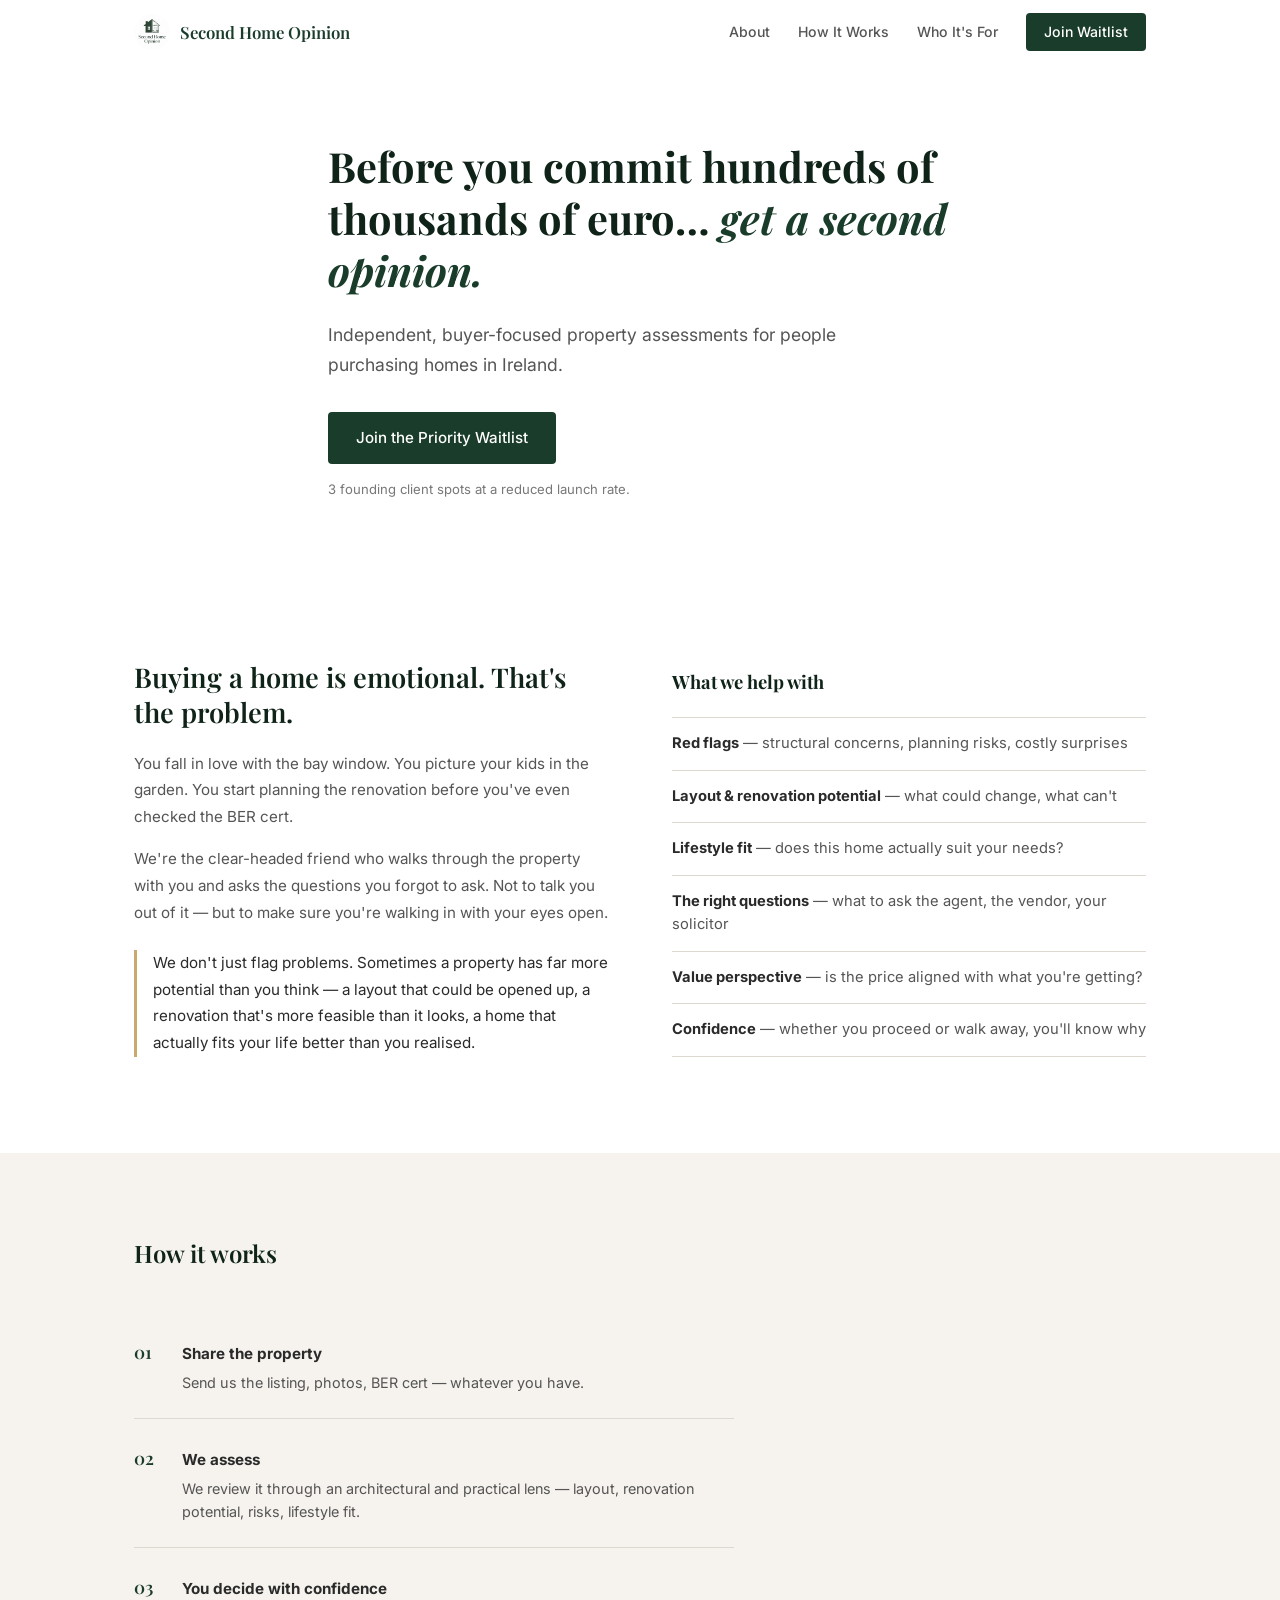
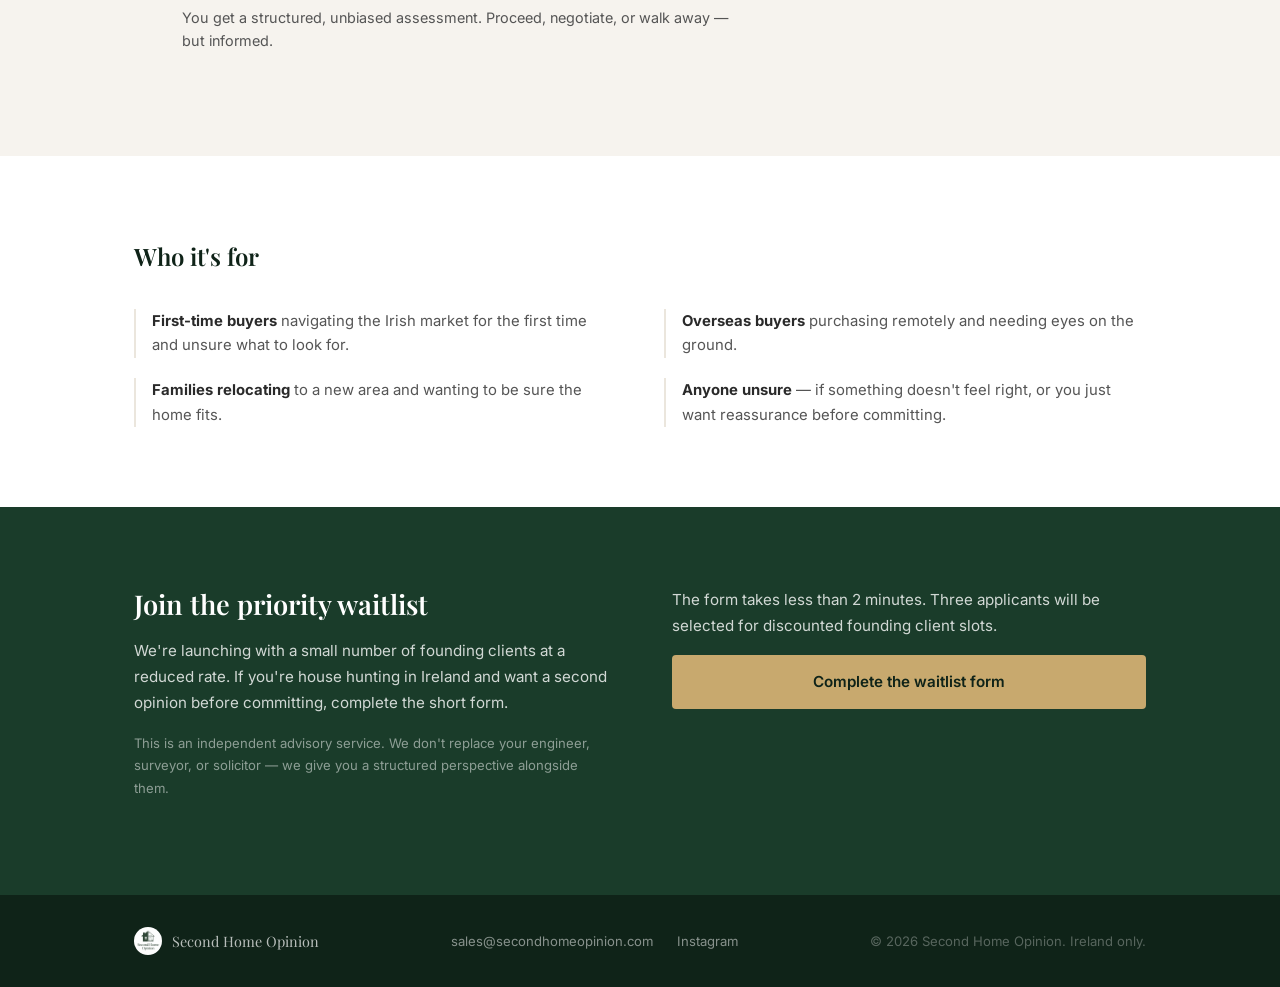
==== index.html @ 746464a4 "Add files via upload" ====
<!DOCTYPE html>
<html lang="en">
<head>
    <meta charset="UTF-8">
    <meta name="viewport" content="width=device-width, initial-scale=1.0">
    <title>Second Home Opinion | Independent Property Assessments in Ireland</title>
    <meta name="description" content="Independent, buyer-focused property assessments for people purchasing homes in Ireland. Get a second opinion before you commit.">
    <link rel="stylesheet" href="styles.css">
    <link rel="preconnect" href="https://fonts.googleapis.com">
    <link rel="preconnect" href="https://fonts.gstatic.com" crossorigin>
    <link href="https://fonts.googleapis.com/css2?family=Playfair+Display:ital,wght@0,400;0,600;0,700;1,400&family=Inter:wght@300;400;500;600&display=swap" rel="stylesheet">
    <link rel="icon" type="image/jpeg" href="images/logo.jpg">
</head>
<body>

    <nav class="navbar" id="navbar">
        <div class="container nav-container">
            <a href="#" class="nav-logo">
                <img src="images/logo.jpg" alt="Second Home Opinion" class="nav-logo-img">
                <span>Second Home Opinion</span>
            </a>
            <button class="nav-toggle" id="navToggle" aria-label="Toggle navigation">
                <span></span>
                <span></span>
                <span></span>
            </button>
            <ul class="nav-links" id="navLinks">
                <li><a href="#about">About</a></li>
                <li><a href="#how-it-works">How It Works</a></li>
                <li><a href="#who-its-for">Who It's For</a></li>
                <li><a href="https://docs.google.com/forms/d/e/1FAIpQLSekdQESjOosNtu0VHRSrcdXry8dBXrx411__aTpQ2Y5p5oCSQ/viewform" target="_blank" rel="noopener" class="btn btn-nav">Join Waitlist</a></li>
            </ul>
        </div>
    </nav>

    <!-- Hero -->
    <header class="hero">
        <div class="container">
            <h1>Before you commit hundreds of thousands of euro&hellip; <em>get a second opinion.</em></h1>
            <p class="hero-sub">Independent, buyer-focused property assessments for people purchasing homes in Ireland.</p>
            <a href="https://docs.google.com/forms/d/e/1FAIpQLSekdQESjOosNtu0VHRSrcdXry8dBXrx411__aTpQ2Y5p5oCSQ/viewform" target="_blank" rel="noopener" class="btn btn-primary">Join the Priority Waitlist</a>
            <p class="hero-note">3 founding client spots at a reduced launch rate.</p>
        </div>
    </header>

    <!-- About -->
    <section class="section" id="about">
        <div class="container about-layout">
            <div class="about-intro">
                <h2>Buying a home is emotional. That's the problem.</h2>
                <p>You fall in love with the bay window. You picture your kids in the garden. You start planning the renovation before you've even checked the BER cert.</p>
                <p>We're the clear-headed friend who walks through the property with you and asks the questions you forgot to ask. Not to talk you out of it &mdash; but to make sure you're walking in with your eyes open.</p>
                <p class="about-dual">We don't just flag problems. Sometimes a property has far more potential than you think &mdash; a layout that could be opened up, a renovation that's more feasible than it looks, a home that actually fits your life better than you realised.</p>
            </div>
            <div class="about-list">
                <h3>What we help with</h3>
                <ul>
                    <li><strong>Red flags</strong> &mdash; structural concerns, planning risks, costly surprises</li>
                    <li><strong>Layout &amp; renovation potential</strong> &mdash; what could change, what can't</li>
                    <li><strong>Lifestyle fit</strong> &mdash; does this home actually suit your needs?</li>
                    <li><strong>The right questions</strong> &mdash; what to ask the agent, the vendor, your solicitor</li>
                    <li><strong>Value perspective</strong> &mdash; is the price aligned with what you're getting?</li>
                    <li><strong>Confidence</strong> &mdash; whether you proceed or walk away, you'll know why</li>
                </ul>
            </div>
        </div>
    </section>

    <!-- How It Works -->
    <section class="section section-muted" id="how-it-works">
        <div class="container">
            <h2>How it works</h2>
            <ol class="steps">
                <li>
                    <span class="step-num">01</span>
                    <div>
                        <strong>Share the property</strong>
                        <p>Send us the listing, photos, BER cert &mdash; whatever you have.</p>
                    </div>
                </li>
                <li>
                    <span class="step-num">02</span>
                    <div>
                        <strong>We assess</strong>
                        <p>We review it through an architectural and practical lens &mdash; layout, renovation potential, risks, lifestyle fit.</p>
                    </div>
                </li>
                <li>
                    <span class="step-num">03</span>
                    <div>
                        <strong>You decide with confidence</strong>
                        <p>You get a structured, unbiased assessment. Proceed, negotiate, or walk away &mdash; but informed.</p>
                    </div>
                </li>
            </ol>
        </div>
    </section>

    <!-- Who It's For -->
    <section class="section" id="who-its-for">
        <div class="container who-layout">
            <h2>Who it's for</h2>
            <div class="who-list">
                <div class="who-item">
                    <strong>First-time buyers</strong> navigating the Irish market for the first time and unsure what to look for.
                </div>
                <div class="who-item">
                    <strong>Overseas buyers</strong> purchasing remotely and needing eyes on the ground.
                </div>
                <div class="who-item">
                    <strong>Families relocating</strong> to a new area and wanting to be sure the home fits.
                </div>
                <div class="who-item">
                    <strong>Anyone unsure</strong> &mdash; if something doesn't feel right, or you just want reassurance before committing.
                </div>
            </div>
        </div>
    </section>

    <!-- Waitlist -->
    <section class="section section-dark" id="waitlist">
        <div class="container waitlist-layout">
            <div class="waitlist-text">
                <h2>Join the priority waitlist</h2>
                <p>We're launching with a small number of founding clients at a reduced rate. If you're house hunting in Ireland and want a second opinion before committing, complete the short form.</p>
                <p class="waitlist-note">This is an independent advisory service. We don't replace your engineer, surveyor, or solicitor &mdash; we give you a structured perspective alongside them.</p>
            </div>
            <div class="waitlist-cta">
                <p class="waitlist-cta-text">The form takes less than 2 minutes. Three applicants will be selected for discounted founding client slots.</p>
                <a href="https://docs.google.com/forms/d/e/1FAIpQLSekdQESjOosNtu0VHRSrcdXry8dBXrx411__aTpQ2Y5p5oCSQ/viewform" target="_blank" rel="noopener" class="btn btn-accent">Complete the waitlist form</a>
            </div>
        </div>
    </section>

    <footer class="footer">
        <div class="container footer-inner">
            <div class="footer-brand">
                <img src="images/logo.jpg" alt="Second Home Opinion" class="footer-logo">
                <span>Second Home Opinion</span>
            </div>
            <div class="footer-links">
                <a href="mailto:sales@secondhomeopinion.com">sales@secondhomeopinion.com</a>
                <a href="https://www.instagram.com/secondhomeopinion/" target="_blank" rel="noopener">Instagram</a>
            </div>
            <p class="footer-copy">&copy; 2026 Second Home Opinion. Ireland only.</p>
        </div>
    </footer>

    <script src="script.js"></script>
</body>
</html>
---- styles.css ----
/* ========================================
   Second Home Opinion
   ======================================== */

:root {
    --green: #1a3c2a;
    --green-light: #2d5e42;
    --green-dark: #0f2318;
    --cream: #f6f3ee;
    --sand: #ebe6dd;
    --gold: #c8a96e;
    --gold-light: #dcc48f;
    --text: #2a2a2a;
    --text-mid: #555;
    --text-light: #777;
    --border: #ddd8d0;
    --white: #fff;
    --heading: 'Playfair Display', Georgia, serif;
    --body: 'Inter', -apple-system, BlinkMacSystemFont, sans-serif;
}

*, *::before, *::after {
    margin: 0;
    padding: 0;
    box-sizing: border-box;
}

html {
    scroll-behavior: smooth;
    scroll-padding-top: 80px;
}

body {
    font-family: var(--body);
    font-size: 16px;
    line-height: 1.7;
    color: var(--text);
    background: var(--white);
    -webkit-font-smoothing: antialiased;
}

img { max-width: 100%; height: auto; }

a {
    color: var(--green);
    text-decoration: none;
    transition: color 0.2s;
}
a:hover { color: var(--green-light); }

.container {
    max-width: 1060px;
    margin: 0 auto;
    padding: 0 24px;
}

/* ----------------------------------------
   Nav
   ---------------------------------------- */
.navbar {
    position: fixed;
    top: 0; left: 0; right: 0;
    z-index: 1000;
    background: rgba(255,255,255,0.96);
    backdrop-filter: blur(8px);
    border-bottom: 1px solid transparent;
    transition: border-color 0.3s, box-shadow 0.3s;
}
.navbar.scrolled {
    border-bottom-color: var(--border);
    box-shadow: 0 1px 4px rgba(0,0,0,0.06);
}

.nav-container {
    display: flex;
    align-items: center;
    justify-content: space-between;
    height: 64px;
}

.nav-logo {
    display: flex;
    align-items: center;
    gap: 10px;
    font-family: var(--heading);
    font-size: 1.05rem;
    font-weight: 600;
    color: var(--green);
}
.nav-logo:hover { color: var(--green); }

.nav-logo-img {
    width: 36px; height: 36px;
    border-radius: 50%;
    object-fit: cover;
}

.nav-links {
    display: flex;
    align-items: center;
    list-style: none;
    gap: 28px;
}
.nav-links a {
    font-size: 0.88rem;
    font-weight: 500;
    color: var(--text-mid);
}
.nav-links a:hover { color: var(--green); }

.nav-toggle {
    display: none;
    flex-direction: column;
    gap: 5px;
    background: none;
    border: none;
    cursor: pointer;
    padding: 4px;
}
.nav-toggle span {
    display: block;
    width: 22px; height: 2px;
    background: var(--green);
    transition: all 0.3s;
}

/* ----------------------------------------
   Buttons
   ---------------------------------------- */
.btn {
    display: inline-block;
    font-family: var(--body);
    font-weight: 500;
    font-size: 0.9rem;
    padding: 10px 24px;
    border-radius: 4px;
    border: none;
    cursor: pointer;
    transition: background 0.2s, color 0.2s;
    text-align: center;
}
.btn-primary {
    background: var(--green);
    color: var(--white);
}
.btn-primary:hover {
    background: var(--green-light);
    color: var(--white);
}
.btn-nav {
    background: var(--green);
    color: var(--white) !important;
    padding: 7px 18px;
    font-size: 0.85rem;
}
.btn-nav:hover {
    background: var(--green-light);
    color: var(--white) !important;
}
.btn-accent {
    width: 100%;
    background: var(--gold);
    color: var(--green-dark);
    font-weight: 600;
    padding: 14px 24px;
    font-size: 0.95rem;
    border-radius: 4px;
    cursor: pointer;
    border: none;
    font-family: var(--body);
    transition: background 0.2s;
}
.btn-accent:hover {
    background: var(--gold-light);
}

/* ----------------------------------------
   Hero
   ---------------------------------------- */
.hero {
    padding: 140px 0 80px;
    max-width: 720px;
    margin: 0 auto;
    padding-left: 24px;
    padding-right: 24px;
}

.hero h1 {
    font-family: var(--heading);
    font-size: 2.6rem;
    font-weight: 700;
    line-height: 1.25;
    color: var(--green-dark);
    margin-bottom: 24px;
}
.hero h1 em {
    font-style: italic;
    color: var(--green);
}

.hero-sub {
    font-size: 1.1rem;
    color: var(--text-mid);
    line-height: 1.7;
    margin-bottom: 32px;
    max-width: 540px;
}

.hero .btn {
    padding: 13px 28px;
    font-size: 0.95rem;
}

.hero-note {
    margin-top: 14px;
    font-size: 0.82rem;
    color: var(--text-light);
}

/* ----------------------------------------
   Sections
   ---------------------------------------- */
.section {
    padding: 80px 0;
}
.section-muted {
    background: var(--cream);
}
.section-dark {
    background: var(--green);
    color: var(--white);
}

/* ----------------------------------------
   About
   ---------------------------------------- */
.about-layout {
    display: grid;
    grid-template-columns: 1fr 1fr;
    gap: 64px;
    align-items: start;
}

.about-intro h2 {
    font-family: var(--heading);
    font-size: 1.7rem;
    font-weight: 600;
    line-height: 1.3;
    color: var(--green-dark);
    margin-bottom: 20px;
}

.about-intro p {
    color: var(--text-mid);
    margin-bottom: 16px;
    font-size: 0.95rem;
    line-height: 1.75;
}

.about-dual {
    border-left: 3px solid var(--gold);
    padding-left: 16px;
    margin-top: 24px;
    color: var(--text) !important;
    font-weight: 400;
}

.about-list h3 {
    font-family: var(--heading);
    font-size: 1.15rem;
    color: var(--green-dark);
    margin-bottom: 20px;
    padding-top: 6px;
}

.about-list ul {
    list-style: none;
}

.about-list li {
    padding: 14px 0;
    border-bottom: 1px solid var(--border);
    font-size: 0.92rem;
    color: var(--text-mid);
    line-height: 1.6;
}
.about-list li:first-child {
    border-top: 1px solid var(--border);
}
.about-list li strong {
    color: var(--text);
}

/* ----------------------------------------
   How It Works
   ---------------------------------------- */
.section-muted h2 {
    font-family: var(--heading);
    font-size: 1.5rem;
    font-weight: 600;
    color: var(--green-dark);
    margin-bottom: 40px;
}

.steps {
    list-style: none;
    display: flex;
    flex-direction: column;
    gap: 0;
    max-width: 600px;
}

.steps li {
    display: flex;
    gap: 20px;
    padding: 24px 0;
    border-bottom: 1px solid var(--border);
    align-items: baseline;
}
.steps li:last-child {
    border-bottom: none;
}

.step-num {
    font-family: var(--heading);
    font-size: 1.1rem;
    color: var(--green);
    font-weight: 600;
    flex-shrink: 0;
    width: 28px;
}

.steps strong {
    display: block;
    font-size: 0.95rem;
    color: var(--text);
    margin-bottom: 4px;
}

.steps p {
    font-size: 0.9rem;
    color: var(--text-mid);
    line-height: 1.6;
    margin: 0;
}

/* ----------------------------------------
   Who It's For
   ---------------------------------------- */
.who-layout h2 {
    font-family: var(--heading);
    font-size: 1.5rem;
    font-weight: 600;
    color: var(--green-dark);
    margin-bottom: 32px;
}

.who-list {
    display: grid;
    grid-template-columns: 1fr 1fr;
    gap: 20px 48px;
}

.who-item {
    font-size: 0.93rem;
    color: var(--text-mid);
    line-height: 1.65;
    padding-left: 16px;
    border-left: 2px solid var(--sand);
}
.who-item strong {
    color: var(--text);
}

/* ----------------------------------------
   Waitlist
   ---------------------------------------- */
.waitlist-layout {
    display: grid;
    grid-template-columns: 1fr 1fr;
    gap: 64px;
    align-items: start;
}

.waitlist-text h2 {
    font-family: var(--heading);
    font-size: 1.7rem;
    font-weight: 600;
    color: var(--white);
    margin-bottom: 16px;
    line-height: 1.3;
}

.waitlist-text p {
    color: rgba(255,255,255,0.8);
    font-size: 0.95rem;
    line-height: 1.7;
    margin-bottom: 16px;
}

.waitlist-note {
    font-size: 0.82rem !important;
    color: rgba(255,255,255,0.5) !important;
    margin-top: 8px;
}

.waitlist-cta {
    display: flex;
    flex-direction: column;
    gap: 16px;
}
.waitlist-cta-text {
    color: rgba(255,255,255,0.8);
    font-size: 0.95rem;
}
.waitlist-cta .btn {
    align-self: flex-start;
}

.waitlist-form {
    display: flex;
    flex-direction: column;
    gap: 12px;
}

.waitlist-form input,
.waitlist-form select {
    width: 100%;
    padding: 13px 16px;
    font-family: var(--body);
    font-size: 0.92rem;
    border: 1px solid rgba(255,255,255,0.2);
    border-radius: 4px;
    background: rgba(255,255,255,0.08);
    color: var(--white);
    outline: none;
    transition: border-color 0.2s, background 0.2s;
}
.waitlist-form input::placeholder {
    color: rgba(255,255,255,0.4);
}
.waitlist-form select {
    appearance: none;
    cursor: pointer;
    background-image: url("data:image/svg+xml,%3Csvg xmlns='http://www.w3.org/2000/svg' width='12' height='12' viewBox='0 0 24 24' fill='none' stroke='rgba(255,255,255,0.4)' stroke-width='2'%3E%3Cpolyline points='6 9 12 15 18 9'/%3E%3C/svg%3E");
    background-repeat: no-repeat;
    background-position: right 14px center;
}
.waitlist-form select option {
    color: var(--text);
    background: var(--white);
}
.waitlist-form input:focus,
.waitlist-form select:focus {
    border-color: rgba(255,255,255,0.45);
    background: rgba(255,255,255,0.12);
}

.form-success {
    padding: 20px;
    background: rgba(255,255,255,0.08);
    border-radius: 6px;
    border: 1px solid rgba(255,255,255,0.15);
}
.form-success h3 {
    font-family: var(--heading);
    font-size: 1.2rem;
    margin-bottom: 6px;
    color: var(--white);
}
.form-success p {
    color: rgba(255,255,255,0.7);
    font-size: 0.9rem;
}

/* ----------------------------------------
   Footer
   ---------------------------------------- */
.footer {
    background: var(--green-dark);
    color: rgba(255,255,255,0.5);
    padding: 32px 0;
    font-size: 0.82rem;
}

.footer-inner {
    display: flex;
    align-items: center;
    justify-content: space-between;
    flex-wrap: wrap;
    gap: 16px;
}

.footer-brand {
    display: flex;
    align-items: center;
    gap: 10px;
    font-family: var(--heading);
    color: rgba(255,255,255,0.7);
    font-size: 0.9rem;
}

.footer-logo {
    width: 28px; height: 28px;
    border-radius: 50%;
}

.footer-links {
    display: flex;
    gap: 24px;
}
.footer-links a {
    color: rgba(255,255,255,0.5);
    font-size: 0.82rem;
    transition: color 0.2s;
}
.footer-links a:hover {
    color: var(--white);
}

.footer-copy {
    color: rgba(255,255,255,0.3);
}

/* ----------------------------------------
   Responsive
   ---------------------------------------- */
@media (max-width: 768px) {
    .nav-links {
        display: none;
        position: absolute;
        top: 64px; left: 0; right: 0;
        background: var(--white);
        flex-direction: column;
        padding: 16px 24px;
        gap: 14px;
        border-bottom: 1px solid var(--border);
        box-shadow: 0 4px 12px rgba(0,0,0,0.08);
    }
    .nav-links.active { display: flex; }
    .nav-toggle { display: flex; }

    .hero {
        padding: 120px 24px 60px;
    }
    .hero h1 {
        font-size: 1.8rem;
    }

    .section { padding: 56px 0; }

    .about-layout {
        grid-template-columns: 1fr;
        gap: 40px;
    }

    .who-list {
        grid-template-columns: 1fr;
        gap: 16px;
    }

    .waitlist-layout {
        grid-template-columns: 1fr;
        gap: 36px;
    }

    .footer-inner {
        flex-direction: column;
        align-items: flex-start;
    }
}

@media (max-width: 480px) {
    .hero h1 {
        font-size: 1.55rem;
    }
    .container { padding: 0 16px; }
    .hero { padding: 110px 16px 48px; }
}
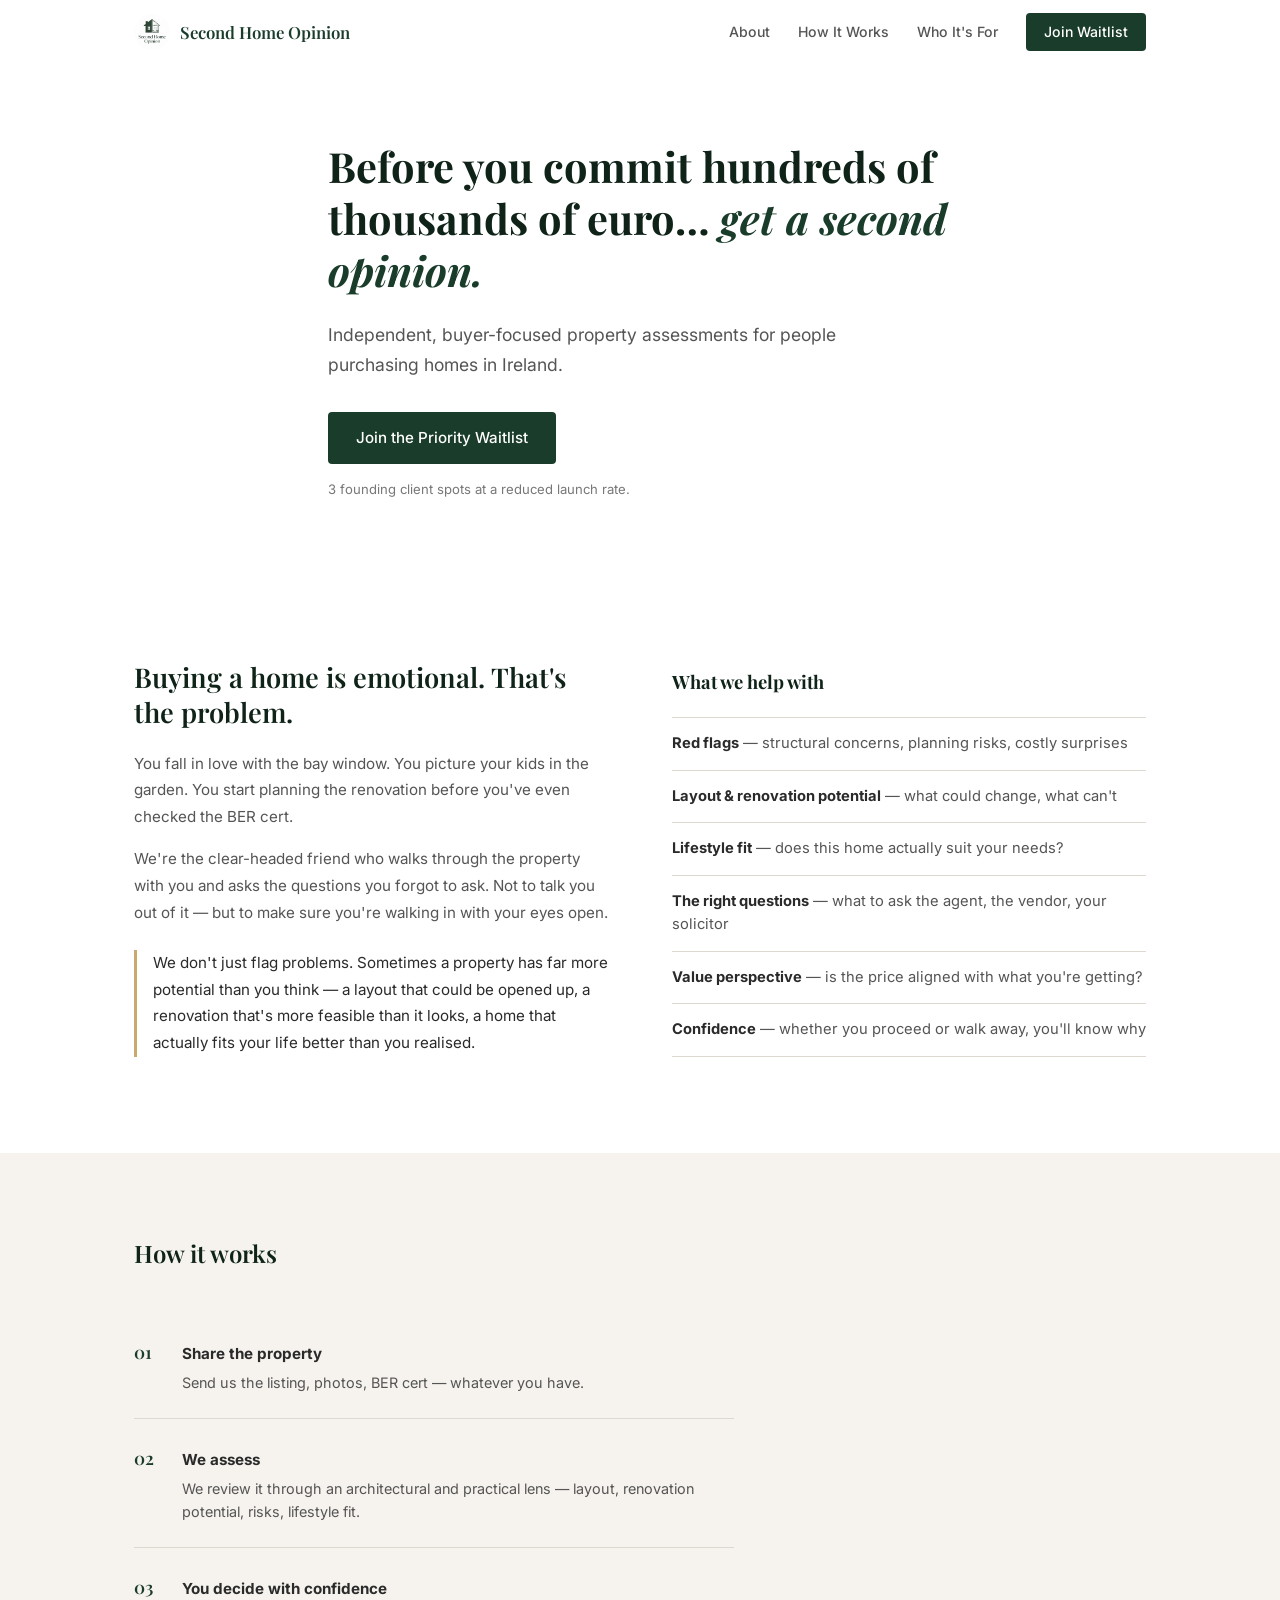
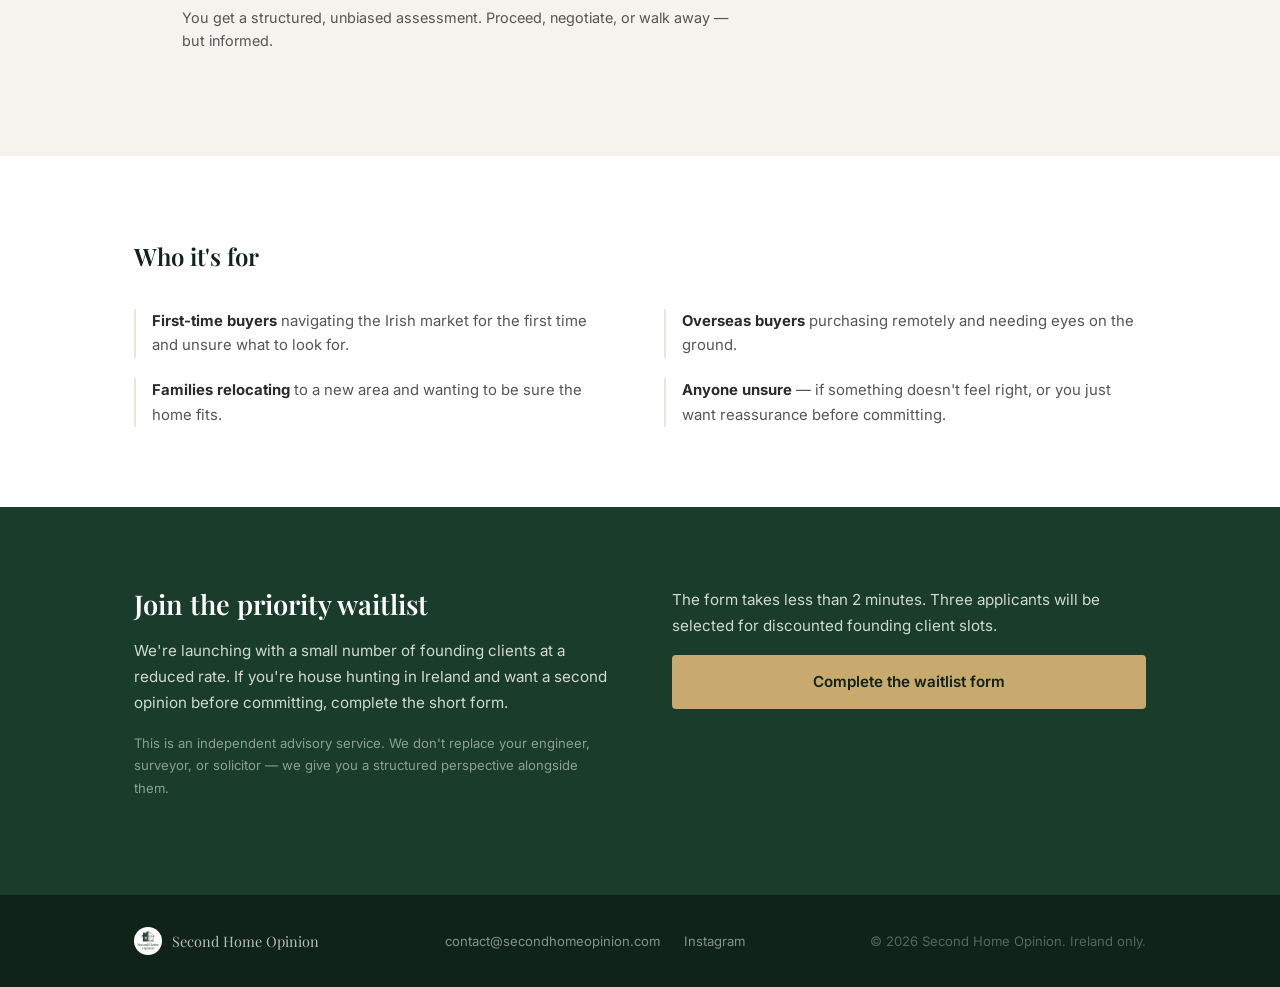
==== commit 40f38d8c: "Add files via upload" ====
--- a/index.html
+++ b/index.html
@@ -139,7 +139,7 @@
                 <span>Second Home Opinion</span>
             </div>
             <div class="footer-links">
-                <a href="mailto:sales@secondhomeopinion.com">sales@secondhomeopinion.com</a>
+                <a href="mailto:contact@secondhomeopinion.com">contact@secondhomeopinion.com</a>
                 <a href="https://www.instagram.com/secondhomeopinion/" target="_blank" rel="noopener">Instagram</a>
             </div>
             <p class="footer-copy">&copy; 2026 Second Home Opinion. Ireland only.</p>
